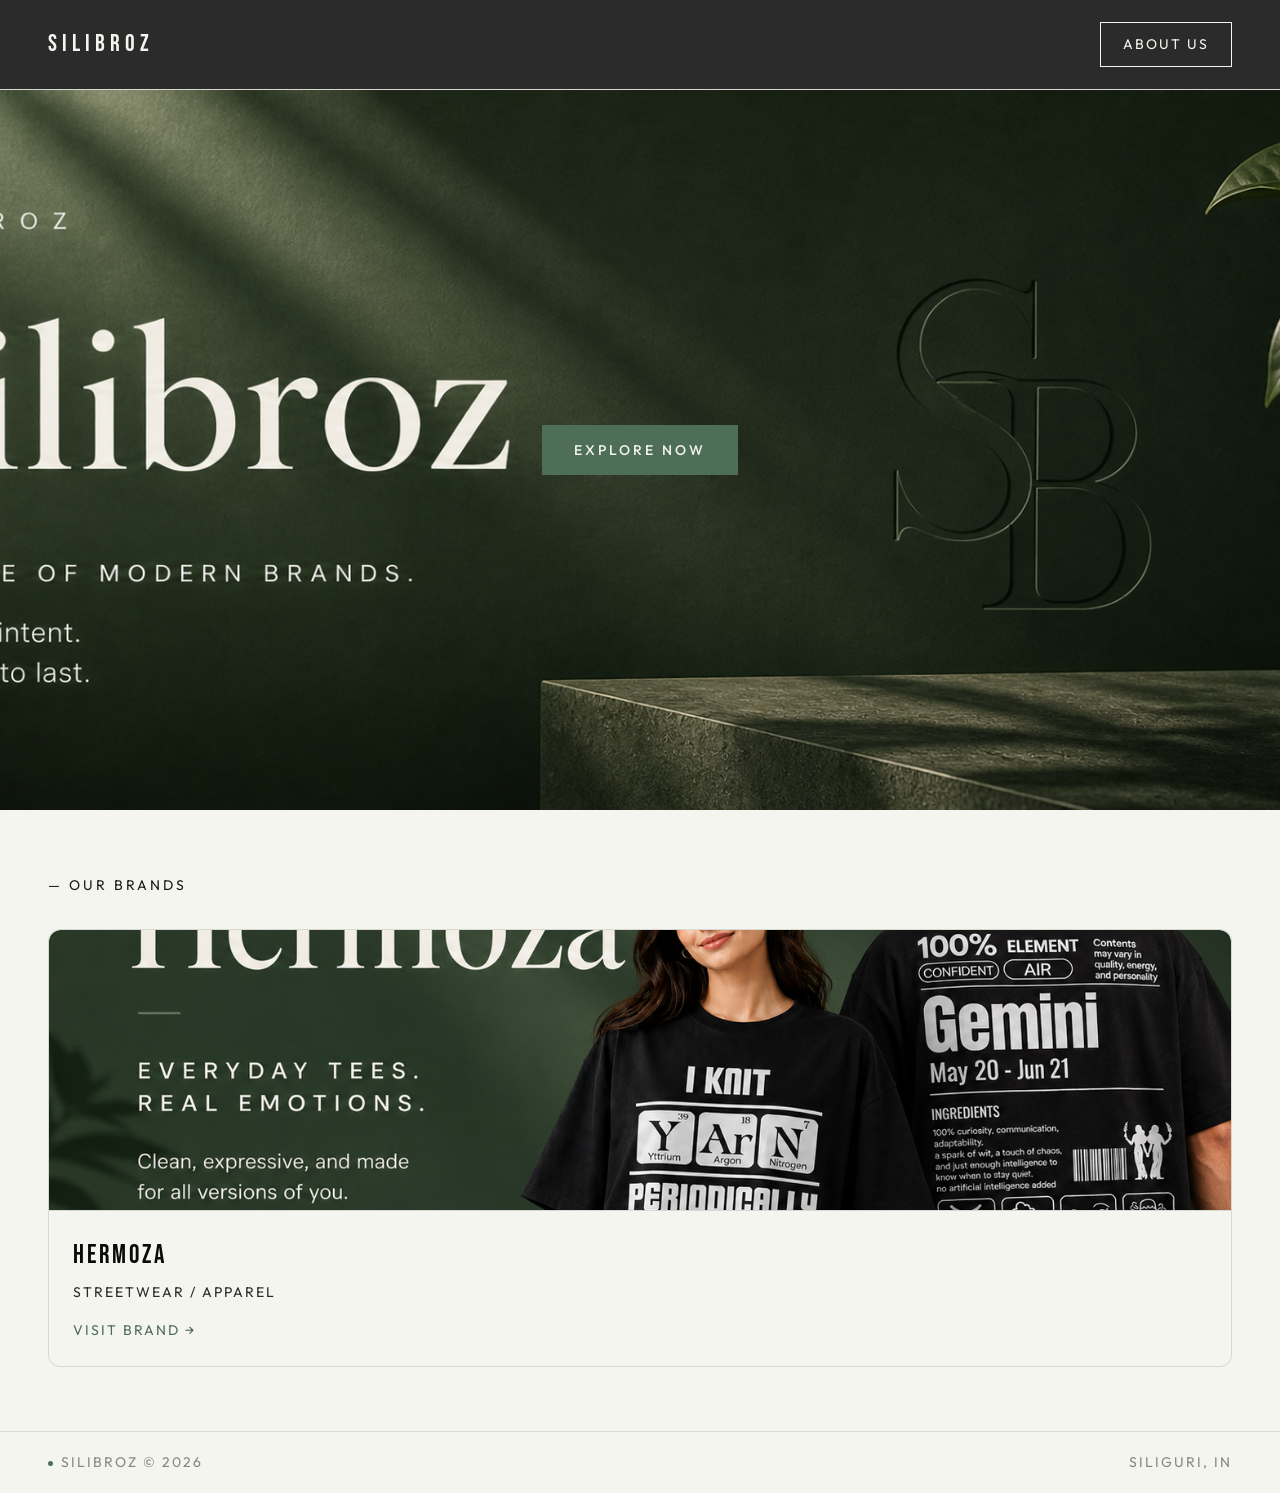
==== index.html @ f162f994 "Update index.html" ====
<!DOCTYPE html>
<html lang="en">
<head>
  <meta charset="UTF-8" />
  <meta name="viewport" content="width=device-width, initial-scale=1.0" />
  <title>Silibroz — A Collective of Brands</title>
  <link rel="preconnect" href="https://fonts.googleapis.com" />
  <link rel="preconnect" href="https://fonts.gstatic.com" crossorigin />
  <link href="https://fonts.googleapis.com/css2?family=Bebas+Neue&family=Outfit:wght@300;400;500&display=swap" rel="stylesheet" />
  <link rel="stylesheet" href="style.css" />
</head>
<body>

  <nav class="nav">
    <div class="logo">SILIBROZ</div>
    <a href="about.html" class="nav-btn">About Us</a>
  </nav>

  <section class="hero">
   <div class="hero-img-wrap">
      <img src="hero.png" alt="Silibroz" class="hero-img desktop-img" />
      <img src="hero-mobile.png" alt="Silibroz" class="hero-img mobile-img" />
    </div>
    <div class="hero-overlay"></div>
    <div class="hero-content">
      <a href="#brands" class="hero-cta">Explore Now</a>
    </div>
  </section>

 <section class="brands-section" id="brands">
    <div class="section-label">— our brands</div>
    <div class="cards-grid">

      <a href="brands/hermoza.html" class="card">
        <div class="card-img">
          <img src="brands/hermoza.png" alt="Hermoza" />
        </div>
        <div class="card-body">
          <div class="card-title">HERMOZA</div>
          <div class="card-sub">Streetwear / Apparel</div>
          <div class="card-link">Visit Brand →</div>
        </div>
      </a>

    </div>
  </section>

  <footer class="footer">
    <div class="footer-text"><span class="dot"></span>SILIBROZ © 2026</div>
    <div class="footer-text">SILIGURI, IN</div>
  </footer>

</body>
</html>
---- style.css ----
*, *::before, *::after { box-sizing: border-box; margin: 0; padding: 0; }

:root {
  --green: #4e6e58;
  --green-dim: #3a5a45;
  --bg: #f5f5f0;
  --bg-2: #eeeee9;
  --bg-3: #e5e5e0;
  --border: #d8d8d2;
  --text: #1a1a1a;
  --text-muted: #555550;
  --text-dim: #888880;
}

html { scroll-behavior: smooth; }

body {
  background: var(--bg);
  color: var(--text);
  font-family: 'Outfit', sans-serif;
  font-weight: 400;
  line-height: 1.6;
  min-height: 100vh;
  display: flex;
  flex-direction: column;
}

a { text-decoration: none; color: inherit; }

.nav {
  display: flex;
  justify-content: space-between;
  align-items: center;
  padding: 1.4rem 3rem;
  border-bottom: 0.5px solid var(--border);
  position: sticky;
  top: 0;
  background: #2b2b2b;
  z-index: 100;
}

.logo {
  font-family: 'Bebas Neue', sans-serif;
  font-size: 24px;
  letter-spacing: 5px;
  color: #f5f5f0;
}

.nav-btn {
  font-size: 14px;
  letter-spacing: 2px;
  text-transform: uppercase;
  color: #f5f5f0;
  border: 0.5px solid #f5f5f0;
  padding: 10px 22px;
  background: transparent;
  cursor: pointer;
  transition: all 0.2s;
  display: inline-block;
}

.nav-btn:hover { background: #f5f5f0; color: #2b2b2b; }

.hero {
  position: relative;
  height: 80vh;
  min-height: 480px;
  background: var(--bg-3);
  display: flex;
  align-items: flex-end;
  overflow: hidden;
}

.hero-img-wrap { position: absolute; inset: 0; }

.hero-img { width: 100%; height: 100%; object-fit: cover; opacity: 1; }

.desktop-img { display: block; }
.mobile-img { display: none; }

.hero-overlay {
  position: absolute;
  inset: 0;
  background: transparent;
}

.hero-content {
  position: relative;
  z-index: 2;
  width: 100%;
  height: 100%;
  display: flex;
  align-items: center;
  justify-content: center;
}

.hero-tag {
  font-size: 10px;
  letter-spacing: 3px;
  color: var(--green);
  text-transform: uppercase;
  margin-bottom: 0.8rem;
}

.hero-title {
  font-family: 'Bebas Neue', sans-serif;
  font-size: clamp(56px, 10vw, 96px);
  line-height: 0.92;
  color: var(--text);
  margin-bottom: 1.8rem;
  letter-spacing: 2px;
}

.hero-title span { color: var(--green); }

.hero-cta {
  display: inline-block;
  font-size: 14px;
  letter-spacing: 3px;
  text-transform: uppercase;
  background: #4e6e58;
  color: #f5f5f0;
  padding: 14px 32px;
  font-weight: 500;
  transition: opacity 0.2s;
}

.hero-cta:hover { opacity: 0.85; }

.brands-section { padding: 4rem 3rem; flex: 1; }

.section-label {
  font-size: 14px;
  letter-spacing: 3px;
  color: var(--text);
  text-transform: uppercase;
  margin-bottom: 2rem;
}

.cards-slider {
  display: flex;
  gap: 1.5rem;
  overflow-x: auto;
  scroll-snap-type: x mandatory;
  -webkit-overflow-scrolling: touch;
  padding-bottom: 1rem;
}

.cards-slider::-webkit-scrollbar { height: 4px; }
.cards-slider::-webkit-scrollbar-track { background: var(--bg-3); }
.cards-slider::-webkit-scrollbar-thumb { background: var(--green); border-radius: 2px; }

.cards-slider .card {
  min-width: 320px;
  scroll-snap-align: start;
  flex-shrink: 0;
}

.card {
  background: var(--bg);
  overflow: hidden;
  display: block;
  transition: background 0.2s;
  border-radius: 12px;
  border: 0.5px solid var(--border);
}

.card:not(.no-link):hover { background: var(--bg-2); }

.card-img {
  height: 280px;
  background: var(--bg-3);
  overflow: hidden;
  display: flex;
  align-items: center;
  justify-content: center;
  border-radius: 12px 12px 0 0;
}

.card-img img { width: 100%; height: 100%; object-fit: cover; display: block; }

.card-img.placeholder span {
  font-size: 11px;
  letter-spacing: 2px;
  color: var(--text-dim);
  text-transform: uppercase;
}

.card-body {
  padding: 1.5rem;
  border-top: 0.5px solid var(--border);
}

.card-title {
  font-family: 'Bebas Neue', sans-serif;
  font-size: 26px;
  letter-spacing: 3px;
  color: #0a0a0a;
  margin-bottom: 0.3rem;
}

.card-sub {
  font-size: 14px;
  letter-spacing: 2px;
  color: #2a2a2a;
  text-transform: uppercase;
  margin-bottom: 1rem;
}

.card-link {
  font-size: 14px;
  letter-spacing: 2px;
  color: #4e6e58;
  text-transform: uppercase;
}

.card.no-link { opacity: 0.45; cursor: default; }

.about-body {
  padding: 3.5rem 3rem;
  max-width: 780px;
  width: 100%;
  margin: 0 auto;
  flex: 1;
  text-align: center;
}

.about-label {
  font-size: 14px;
  letter-spacing: 3px;
  color: #4e6e58;
  text-transform: uppercase;
  margin-bottom: 0.8rem;
}

.about-text { font-size: 16px; color: #0a0a0a; line-height: 1.85; }

.about-divider { border: none; border-top: 0.5px solid var(--border); margin: 2.5rem 0; }

.about-cta-strip { padding: 2rem 3rem; border-top: 0.5px solid var(--border); text-align: center; }

.cta-link {
  font-size: 14px;
  letter-spacing: 3px;
  color: var(--green);
  text-transform: uppercase;
  transition: opacity 0.2s;
}

.cta-link:hover { opacity: 0.6; }

.back-strip { padding: 1.2rem 3rem; border-top: 0.5px solid var(--border); text-align: center; }

.back-link { font-size: 13px; letter-spacing: 2px; color: var(--text-dim); text-transform: uppercase; transition: color 0.2s; }

.back-link:hover { color: var(--green); }

.footer {
  padding: 1.2rem 3rem;
  display: flex;
  justify-content: space-between;
  align-items: center;
  border-top: 0.5px solid var(--border);
  margin-top: auto;
}

.footer-text { font-size: 14px; letter-spacing: 2px; color: var(--text-dim); text-transform: uppercase; }

.dot { display: inline-block; width: 5px; height: 5px; border-radius: 50%; background: var(--green); margin-right: 8px; vertical-align: middle; }

@media (max-width: 749px) {
  .nav { padding: 1.2rem 1.5rem; }
  .hero { height: 50vh; min-height: 300px; }
  .hero-content { padding: 0; }
  .brands-section { padding: 2.5rem 1.5rem; }
  .cards-slider .card { min-width: 260px; }
  .card-img { height: 220px; }
  .about-body { padding: 2.5rem 1.5rem; }
  .about-cta-strip, .back-strip { padding: 1.5rem; }
  .footer { padding: 1.2rem 1.5rem; }
  .desktop-img { display: none; }
  .mobile-img { display: block; }
}
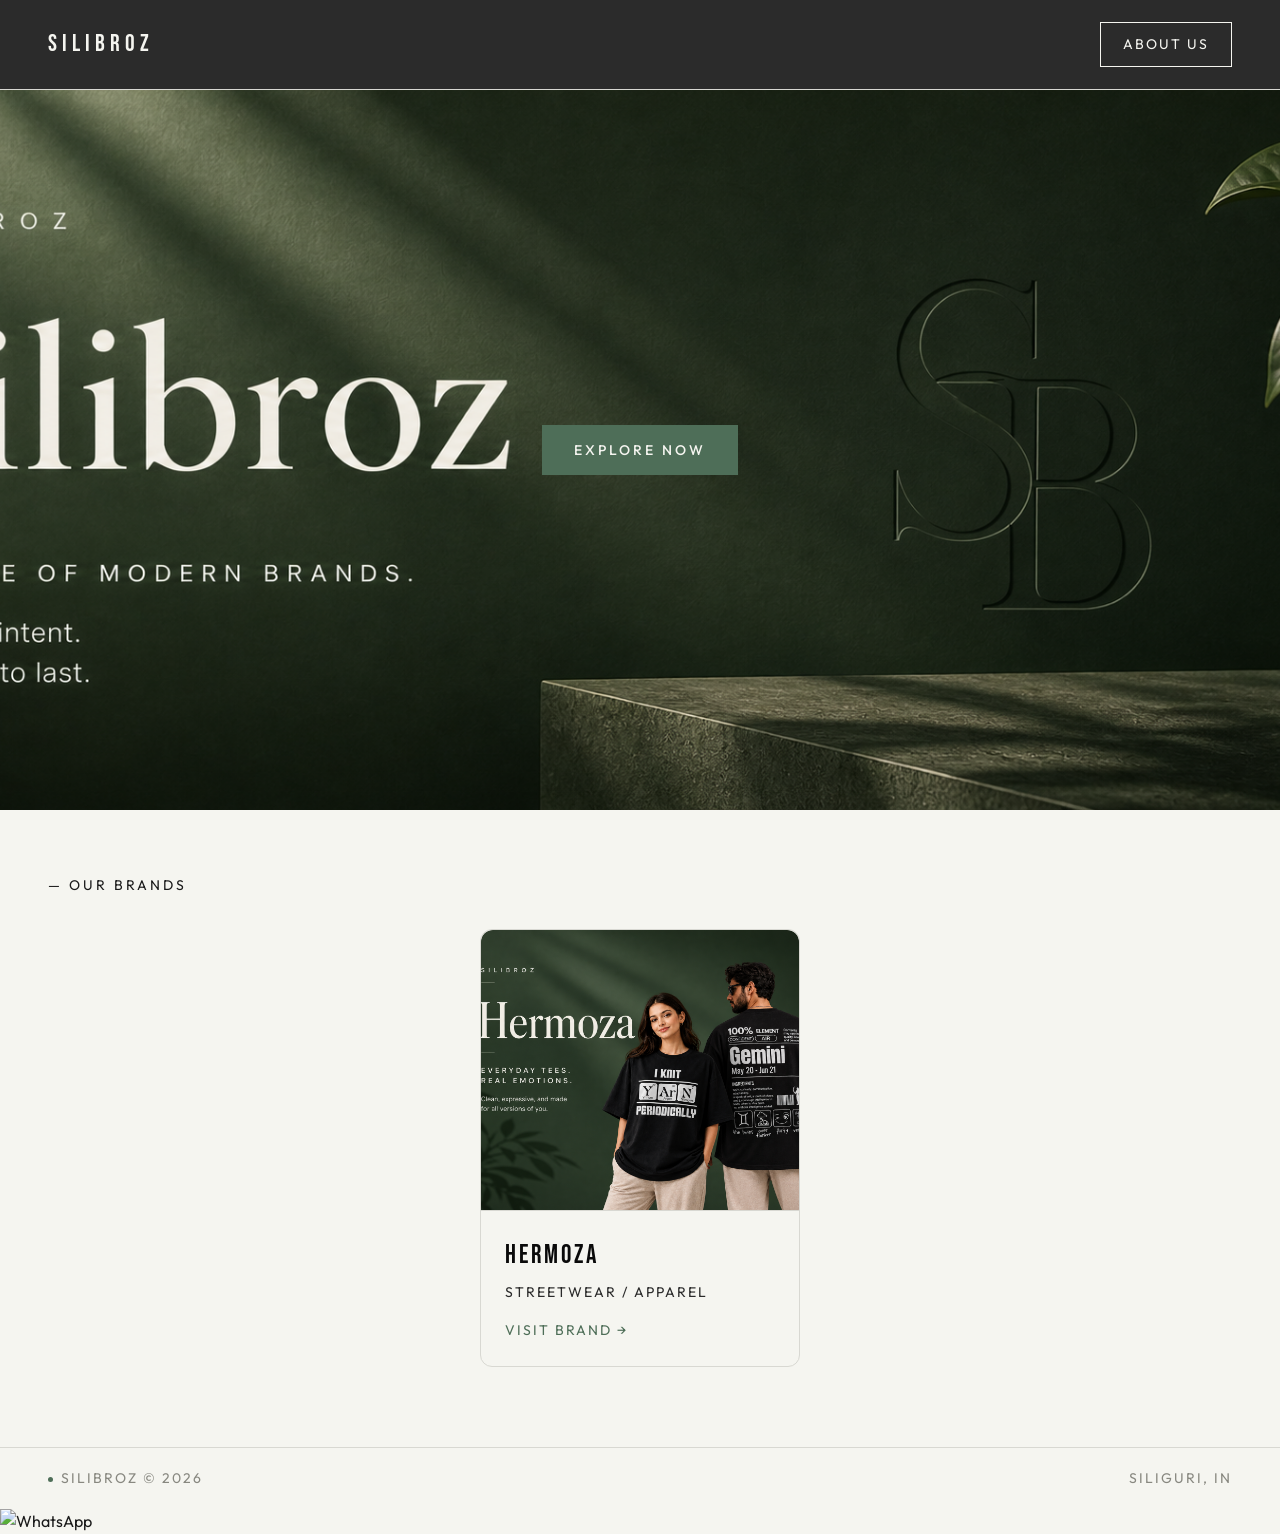
==== commit e1a176f5: "Update index.html" ====
--- a/index.html
+++ b/index.html
@@ -29,7 +29,7 @@
 
  <section class="brands-section" id="brands">
     <div class="section-label">— our brands</div>
-    <div class="cards-grid">
+    <div class="cards-slider">
 
       <a href="brands/hermoza.html" class="card">
         <div class="card-img">
@@ -49,6 +49,8 @@
     <div class="footer-text"><span class="dot"></span>SILIBROZ © 2026</div>
     <div class="footer-text">SILIGURI, IN</div>
   </footer>
-
+<a href="https://wa.me/917699723324" target="_blank" class="whatsapp-btn">
+  <img src="https://upload.wikimedia.org/wikipedia/commons/6/6b/WhatsApp.svg" alt="WhatsApp" />
+</a>
 </body>
 </html>
--- a/style.css
+++ b/style.css
@@ -78,11 +78,7 @@
 .desktop-img { display: block; }
 .mobile-img { display: none; }
 
-.hero-overlay {
-  position: absolute;
-  inset: 0;
-  background: transparent;
-}
+.hero-overlay { position: absolute; inset: 0; background: transparent; }
 
 .hero-content {
   position: relative;
@@ -139,11 +135,13 @@
 
 .cards-slider {
   display: flex;
+  flex-direction: row;
   gap: 1.5rem;
   overflow-x: auto;
   scroll-snap-type: x mandatory;
   -webkit-overflow-scrolling: touch;
   padding-bottom: 1rem;
+  justify-content: center;
 }
 
 .cards-slider::-webkit-scrollbar { height: 4px; }
@@ -152,8 +150,9 @@
 
 .cards-slider .card {
   min-width: 320px;
+  max-width: 320px;
+  flex-shrink: 0;
   scroll-snap-align: start;
-  flex-shrink: 0;
 }
 
 .card {
@@ -207,12 +206,7 @@
   margin-bottom: 1rem;
 }
 
-.card-link {
-  font-size: 14px;
-  letter-spacing: 2px;
-  color: #4e6e58;
-  text-transform: uppercase;
-}
+.card-link { font-size: 14px; letter-spacing: 2px; color: #4e6e58; text-transform: uppercase; }
 
 .card.no-link { opacity: 0.45; cursor: default; }
 
@@ -273,7 +267,7 @@
   .hero { height: 50vh; min-height: 300px; }
   .hero-content { padding: 0; }
   .brands-section { padding: 2.5rem 1.5rem; }
-  .cards-slider .card { min-width: 260px; }
+  .cards-slider .card { min-width: 260px; max-width: 260px; }
   .card-img { height: 220px; }
   .about-body { padding: 2.5rem 1.5rem; }
   .about-cta-strip, .back-strip { padding: 1.5rem; }
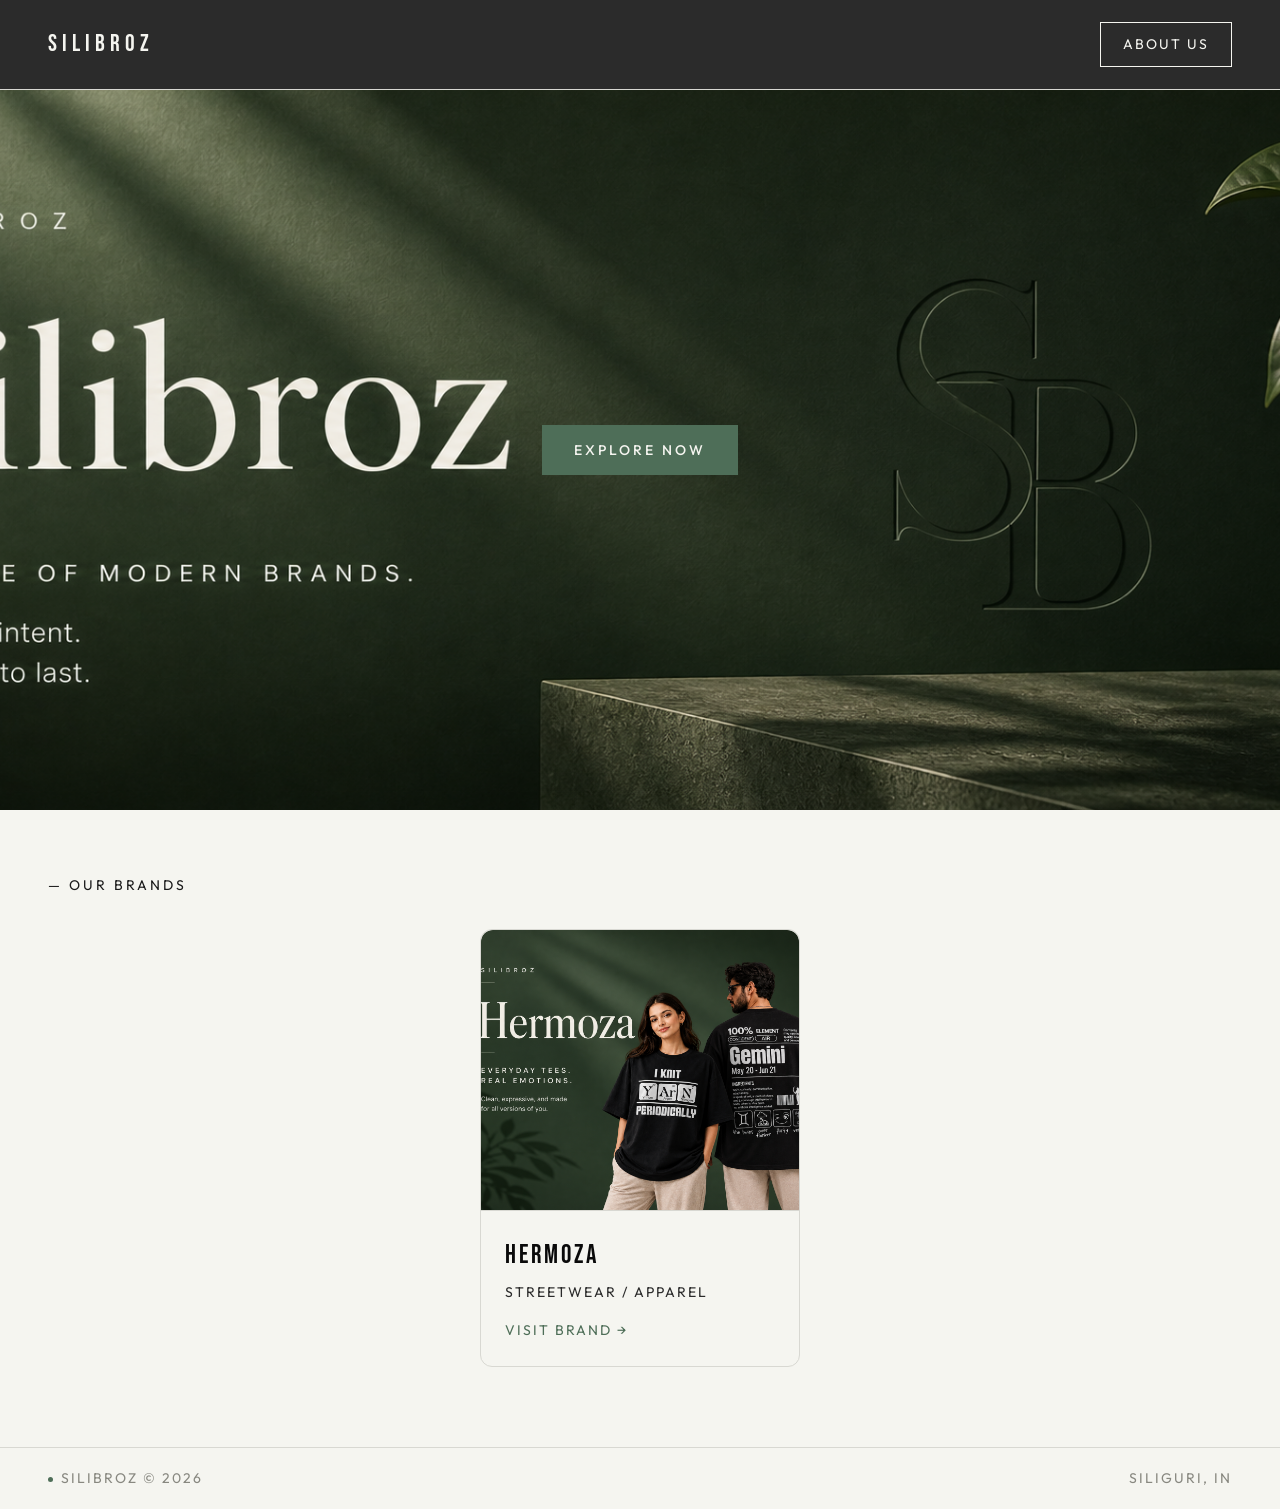
==== commit b0e87f20: "Update index.html" ====
--- a/index.html
+++ b/index.html
@@ -49,8 +49,5 @@
     <div class="footer-text"><span class="dot"></span>SILIBROZ © 2026</div>
     <div class="footer-text">SILIGURI, IN</div>
   </footer>
-<a href="https://wa.me/917699723324" target="_blank" class="whatsapp-btn">
-  <img src="https://upload.wikimedia.org/wikipedia/commons/6/6b/WhatsApp.svg" alt="WhatsApp" />
-</a>
 </body>
 </html>
--- a/style.css
+++ b/style.css
@@ -261,6 +261,23 @@
 .footer-text { font-size: 14px; letter-spacing: 2px; color: var(--text-dim); text-transform: uppercase; }
 
 .dot { display: inline-block; width: 5px; height: 5px; border-radius: 50%; background: var(--green); margin-right: 8px; vertical-align: middle; }
+
+.whatsapp-btn {
+  position: fixed;
+  bottom: 2rem;
+  right: 2rem;
+  width: 54px;
+  height: 54px;
+  z-index: 999;
+  transition: transform 0.2s;
+}
+
+.whatsapp-btn:hover { transform: scale(1.1); }
+
+.whatsapp-btn img {
+  width: 100%;
+  height: 100%;
+}
 
 @media (max-width: 749px) {
   .nav { padding: 1.2rem 1.5rem; }
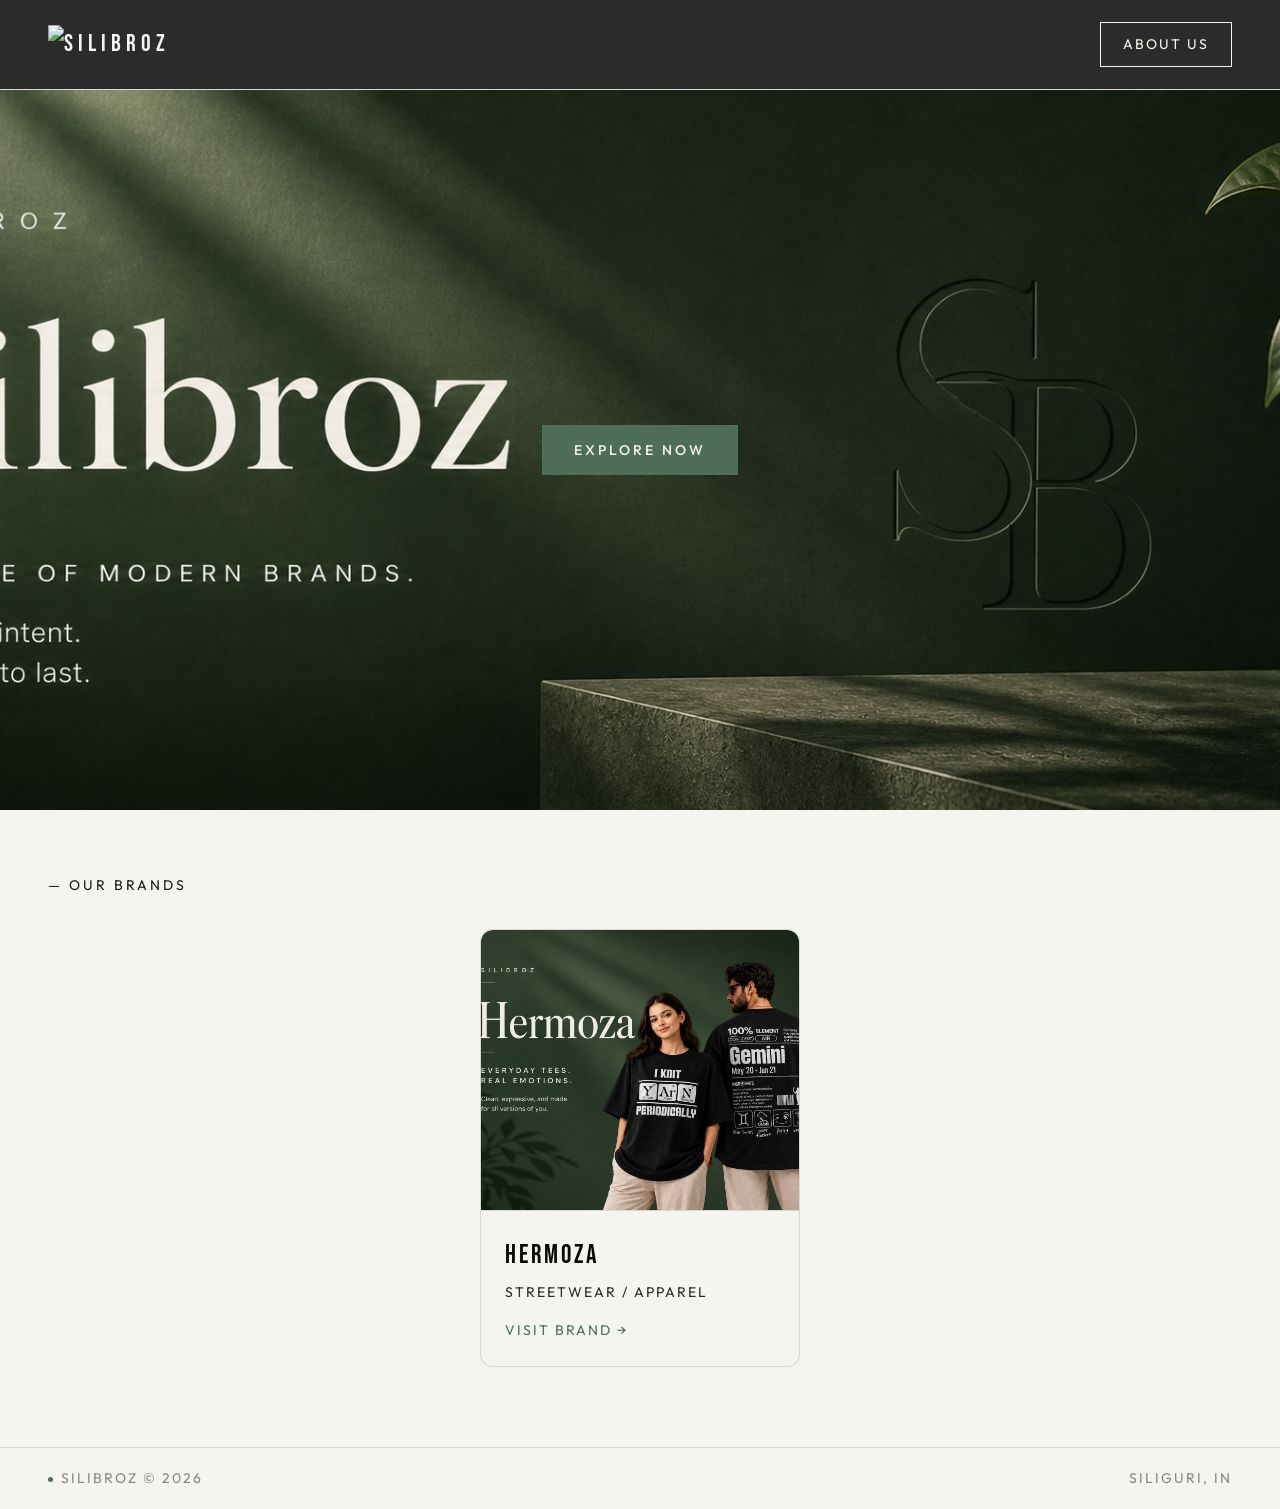
==== commit 29add48f: "Update index.html" ====
--- a/index.html
+++ b/index.html
@@ -12,7 +12,7 @@
 <body>
 
   <nav class="nav">
-    <div class="logo">SILIBROZ</div>
+    <div class="logo"><img src="logo.png" alt="Silibroz" class="logo-img" /></div>
     <a href="about.html" class="nav-btn">About Us</a>
   </nav>
 
--- a/style.css
+++ b/style.css
@@ -282,7 +282,7 @@
 @media (max-width: 749px) {
   .nav { padding: 1.2rem 1.5rem; }
   .hero { height: 50vh; min-height: 300px; }
-  .hero-content { padding: 0; }
+  .hero-content { padding-bottom: 2rem; align-items: flex-end; }
   .brands-section { padding: 2.5rem 1.5rem; }
   .cards-slider .card { min-width: 260px; max-width: 260px; }
   .card-img { height: 220px; }
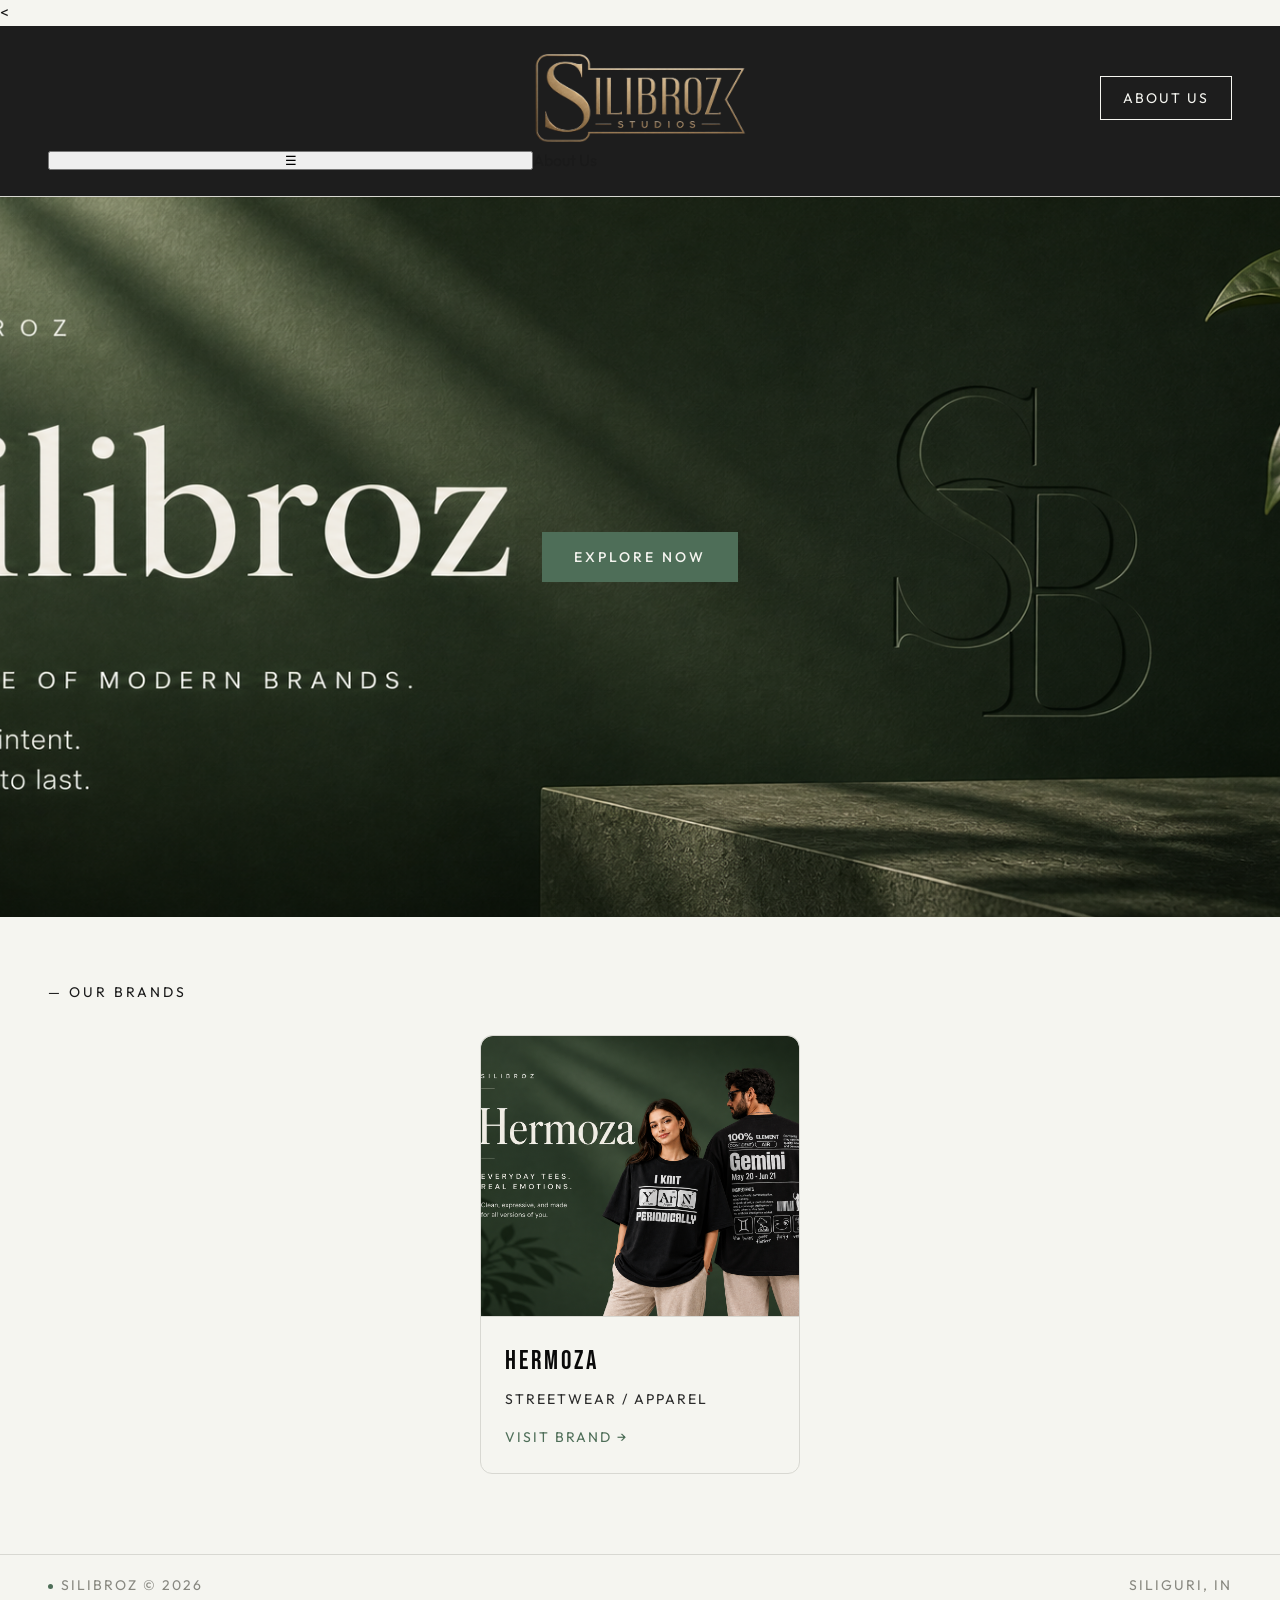
==== commit 0a911650: "Update index.html" ====
--- a/index.html
+++ b/index.html
@@ -11,10 +11,14 @@
 </head>
 <body>
 
-  <nav class="nav">
-    <div class="logo"><img src="logo.png" alt="Silibroz" class="logo-img" /></div>
-    <a href="about.html" class="nav-btn">About Us</a>
-  </nav>
+  <<nav class="nav">
+  <div class="logo"><img src="logo.png" alt="Silibroz" class="logo-img" /></div>
+  <a href="about.html" class="nav-btn desktop-only">About Us</a>
+  <button class="hamburger" onclick="document.querySelector('.mobile-menu').classList.toggle('open')">☰</button>
+  <div class="mobile-menu">
+    <a href="about.html">About Us</a>
+  </div>
+</nav>
 
   <section class="hero">
    <div class="hero-img-wrap">
--- a/style.css
+++ b/style.css
@@ -28,22 +28,33 @@
 a { text-decoration: none; color: inherit; }
 
 .nav {
-  display: flex;
-  justify-content: space-between;
+  display: grid;
+  grid-template-columns: 1fr auto 1fr;
   align-items: center;
   padding: 1.4rem 3rem;
   border-bottom: 0.5px solid var(--border);
   position: sticky;
   top: 0;
-  background: #2b2b2b;
+  background: #1d1d1d;
   z-index: 100;
 }
 
+.nav .logo {
+  grid-column: 2;
+}
+
+.nav .nav-btn {
+  grid-column: 3;
+  justify-self: end;
+}
+
 .logo {
-  font-family: 'Bebas Neue', sans-serif;
-  font-size: 24px;
-  letter-spacing: 5px;
-  color: #f5f5f0;
+  display: flex;
+  align-items: center;
+}
+
+.logo-img {
+  height: 100px;
 }
 
 .nav-btn {
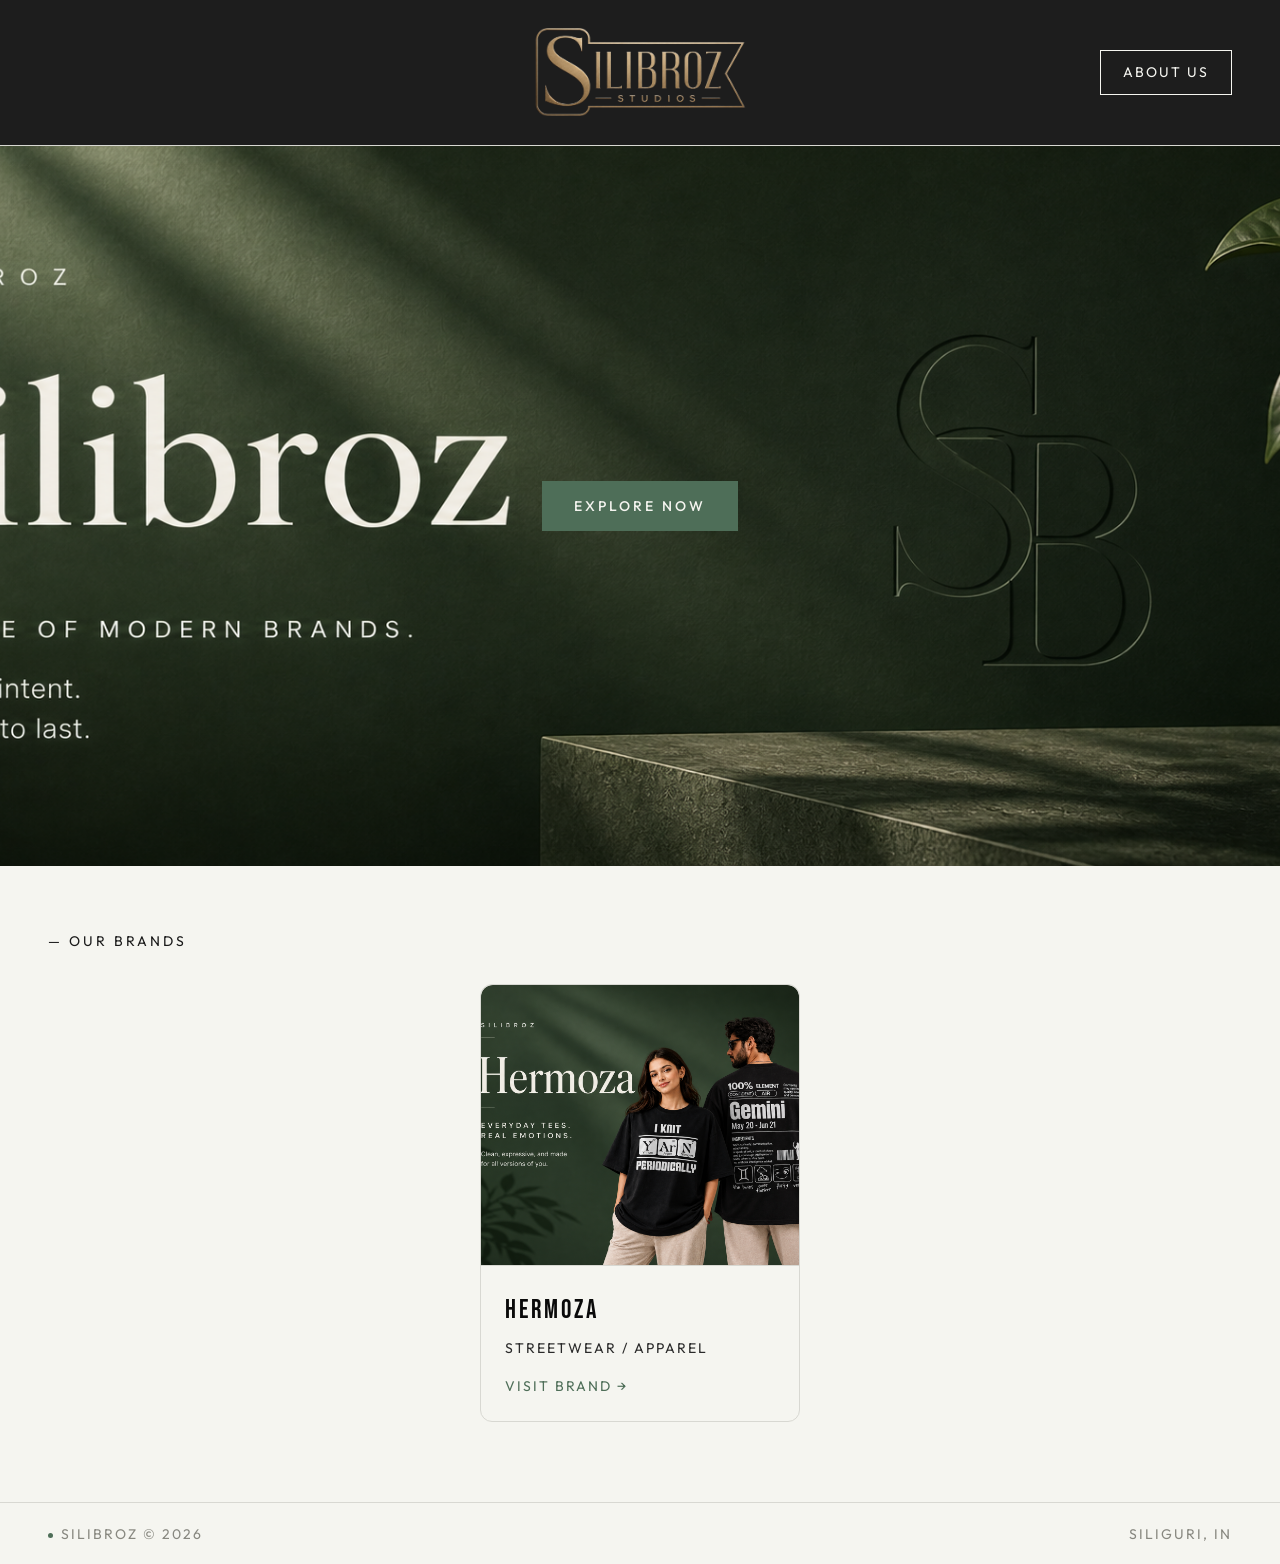
==== commit ba7a2e6a: "Update index.html" ====
--- a/index.html
+++ b/index.html
@@ -11,7 +11,7 @@
 </head>
 <body>
 
-  <<nav class="nav">
+  <nav class="nav">
   <div class="logo"><img src="logo.png" alt="Silibroz" class="logo-img" /></div>
   <a href="about.html" class="nav-btn desktop-only">About Us</a>
   <button class="hamburger" onclick="document.querySelector('.mobile-menu').classList.toggle('open')">☰</button>
--- a/style.css
+++ b/style.css
@@ -28,6 +28,7 @@
 a { text-decoration: none; color: inherit; }
 
 .nav {
+  position: relative;
   display: grid;
   grid-template-columns: 1fr auto 1fr;
   align-items: center;
@@ -303,3 +304,32 @@
   .desktop-img { display: none; }
   .mobile-img { display: block; }
 }
+
+.hamburger { display: none; background: none; border: none; color: #f5f5f0; font-size: 24px; cursor: pointer; grid-column: 3; justify-self: end; }
+
+.mobile-menu {
+  display: none;
+  position: absolute;
+  top: 100%;
+  right: 0;
+  background: #1d1d1d;
+  flex-direction: column;
+  min-width: 160px;
+  z-index: 200;
+}
+
+.mobile-menu.open { display: flex; }
+
+.mobile-menu a {
+  padding: 14px 20px;
+  color: #f5f5f0;
+  font-size: 14px;
+  letter-spacing: 2px;
+  text-transform: uppercase;
+  border-bottom: 0.5px solid #444;
+}
+
+@media (max-width: 749px) {
+  .desktop-only { display: none; }
+  .hamburger { display: block; }
+}
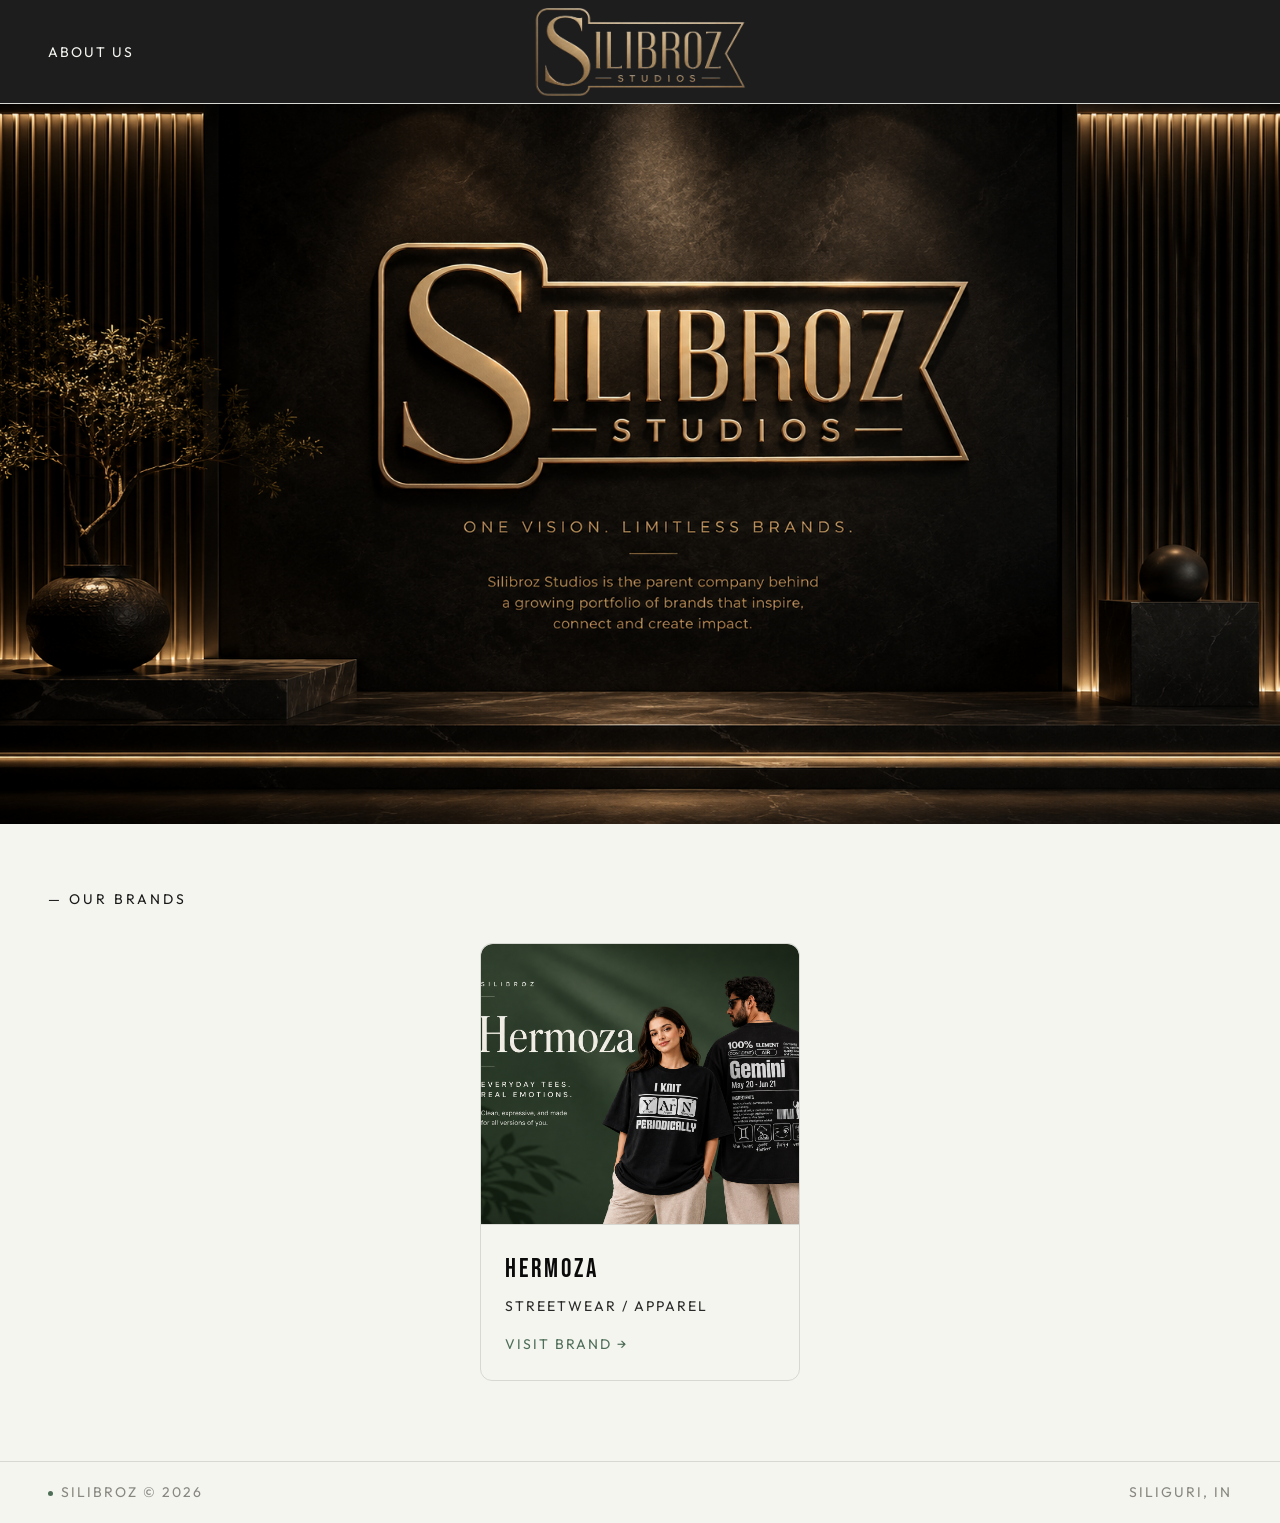
==== commit d32f797f: "Update index.html" ====
--- a/index.html
+++ b/index.html
@@ -26,9 +26,7 @@
       <img src="hero-mobile.png" alt="Silibroz" class="hero-img mobile-img" />
     </div>
     <div class="hero-overlay"></div>
-    <div class="hero-content">
-      <a href="#brands" class="hero-cta">Explore Now</a>
-    </div>
+   <div class="hero-content"></div>
   </section>
 
  <section class="brands-section" id="brands">
--- a/style.css
+++ b/style.css
@@ -28,27 +28,17 @@
 a { text-decoration: none; color: inherit; }
 
 .nav {
-  position: relative;
-  display: grid;
-  grid-template-columns: 1fr auto 1fr;
-  align-items: center;
-  padding: 1.4rem 3rem;
+  display: flex;
+  align-items: center;
+  justify-content: center;
+  position: sticky;
+  padding: 0.1rem 3rem;
   border-bottom: 0.5px solid var(--border);
-  position: sticky;
   top: 0;
   background: #1d1d1d;
   z-index: 100;
 }
 
-.nav .logo {
-  grid-column: 2;
-}
-
-.nav .nav-btn {
-  grid-column: 3;
-  justify-self: end;
-}
-
 .logo {
   display: flex;
   align-items: center;
@@ -59,19 +49,36 @@
 }
 
 .nav-btn {
+  position: absolute;
+  left: 3rem;
+  top: 50%;
+  transform: translateY(-50%);
   font-size: 14px;
   letter-spacing: 2px;
   text-transform: uppercase;
   color: #f5f5f0;
-  border: 0.5px solid #f5f5f0;
-  padding: 10px 22px;
+  border: none;
+  padding: 10px 0;
   background: transparent;
   cursor: pointer;
-  transition: all 0.2s;
   display: inline-block;
-}
-
-.nav-btn:hover { background: #f5f5f0; color: #2b2b2b; }
+  text-decoration: none;
+}
+
+.nav-btn::after {
+  content: '';
+  position: absolute;
+  left: 0;
+  bottom: 2px;
+  width: 0;
+  height: 2px;
+  background: #f5f5f0;
+  transition: width 0.3s ease;
+}
+
+.nav-btn:hover::after {
+  width: 100%;
+}
 
 .hero {
   position: relative;
@@ -289,6 +296,47 @@
 .whatsapp-btn img {
   width: 100%;
   height: 100%;
+}
+
+.hamburger {
+  display: none;
+  position: absolute;
+  left: 1.5rem;
+  top: 50%;
+  transform: translateY(-50%);
+  background: none;
+  border: none;
+  appearance: none;
+  color: #f5f5f0;
+  font-size: 28px;
+  line-height: 1;
+  padding: 4px 8px;
+  cursor: pointer;
+  font-family: inherit;
+}
+
+.hamburger:focus-visible { outline: 2px solid #f5f5f0; outline-offset: 2px; }
+
+.mobile-menu {
+  display: none;
+  position: absolute;
+  top: 100%;
+  left: 0;
+  background: #1d1d1d;
+  flex-direction: column;
+  min-width: 160px;
+  z-index: 200;
+}
+
+.mobile-menu.open { display: flex; }
+
+.mobile-menu a {
+  padding: 14px 20px;
+  color: #f5f5f0;
+  font-size: 14px;
+  letter-spacing: 2px;
+  text-transform: uppercase;
+  border-bottom: 0.5px solid #444;
 }
 
 @media (max-width: 749px) {
@@ -303,33 +351,6 @@
   .footer { padding: 1.2rem 1.5rem; }
   .desktop-img { display: none; }
   .mobile-img { display: block; }
-}
-
-.hamburger { display: none; background: none; border: none; color: #f5f5f0; font-size: 24px; cursor: pointer; grid-column: 3; justify-self: end; }
-
-.mobile-menu {
-  display: none;
-  position: absolute;
-  top: 100%;
-  right: 0;
-  background: #1d1d1d;
-  flex-direction: column;
-  min-width: 160px;
-  z-index: 200;
-}
-
-.mobile-menu.open { display: flex; }
-
-.mobile-menu a {
-  padding: 14px 20px;
-  color: #f5f5f0;
-  font-size: 14px;
-  letter-spacing: 2px;
-  text-transform: uppercase;
-  border-bottom: 0.5px solid #444;
-}
-
-@media (max-width: 749px) {
   .desktop-only { display: none; }
   .hamburger { display: block; }
 }
